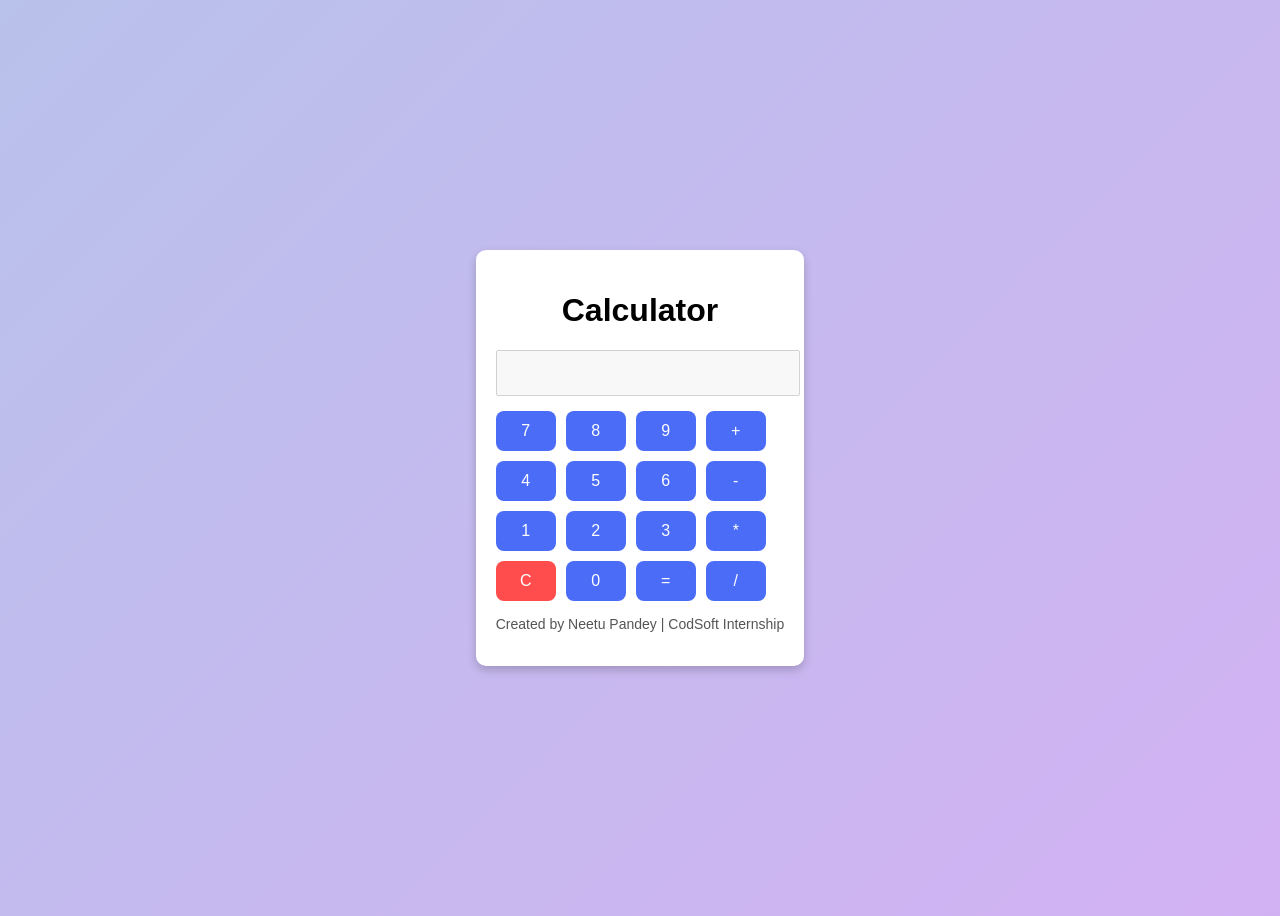
==== index.html @ 7d868bad "Add files via upload Added Calculator Project" ====
<!DOCTYPE html>
<html>
<head>
    <title>Neetu Calculator</title>
    <link rel="stylesheet" href="style.css">
</head>

<body>

<div class="container">

    <h1>Calculator</h1>

    <input type="text" id="display" disabled>

    <div class="buttons">

        <button onclick="addValue('7')">7</button>
        <button onclick="addValue('8')">8</button>
        <button onclick="addValue('9')">9</button>
        <button onclick="addValue('+')">+</button>

        <button onclick="addValue('4')">4</button>
        <button onclick="addValue('5')">5</button>
        <button onclick="addValue('6')">6</button>
        <button onclick="addValue('-')">-</button>

        <button onclick="addValue('1')">1</button>
        <button onclick="addValue('2')">2</button>
        <button onclick="addValue('3')">3</button>
        <button onclick="addValue('*')">*</button>

        <button onclick="clearDisplay()">C</button>
        <button onclick="addValue('0')">0</button>
        <button onclick="calculate()">=</button>
        <button onclick="addValue('/')">/</button>

    </div>
    <p class="footer">Created by Neetu Pandey | CodSoft Internship</p>

</div>

<script src="script.js"></script>

</body>
</html>
---- style.css ----
body{
    font-family: Arial;
    background: linear-gradient(135deg,#b9c2eb,#d2b1f3);
    display:flex;
    justify-content:center;
    align-items:center;
    height:100vh;
}

.container{
    background:white;
    padding:20px;
    border-radius:10px;
    box-shadow:0px 4px 10px rgba(0,0,0,0.2);
    text-align:center;
}

#display{
    width:100%;
    height:40px;
    margin-bottom:15px;
    font-size:18px;
    text-align:right;
    padding-right:10px;
}

.buttons{
    display:grid;
    grid-template-columns:repeat(4,60px);
    gap:10px;
}

button{
    height:40px;
    font-size:16px;
    border:none;
    background:#4a6cf7;
    color:white;
    border-radius:8px;
    cursor:pointer;
    transition:0.3s;
}

button:hover{
    background:#acb3d3;
    transform:scale(1.05);
}

.footer{
    margin-top:15px;
    font-size:14px;
    color:#555;
}

button:nth-child(13){
    background:#ff4d4d;
}

@media (max-width:600px){

.container{
    width:90%;
    padding:15px;
}

.buttons{
    grid-template-columns:repeat(4,1fr);
}

button{
    height:50px;
    font-size:18px;
}

#display{
    height:50px;
    font-size:20px;
}

}
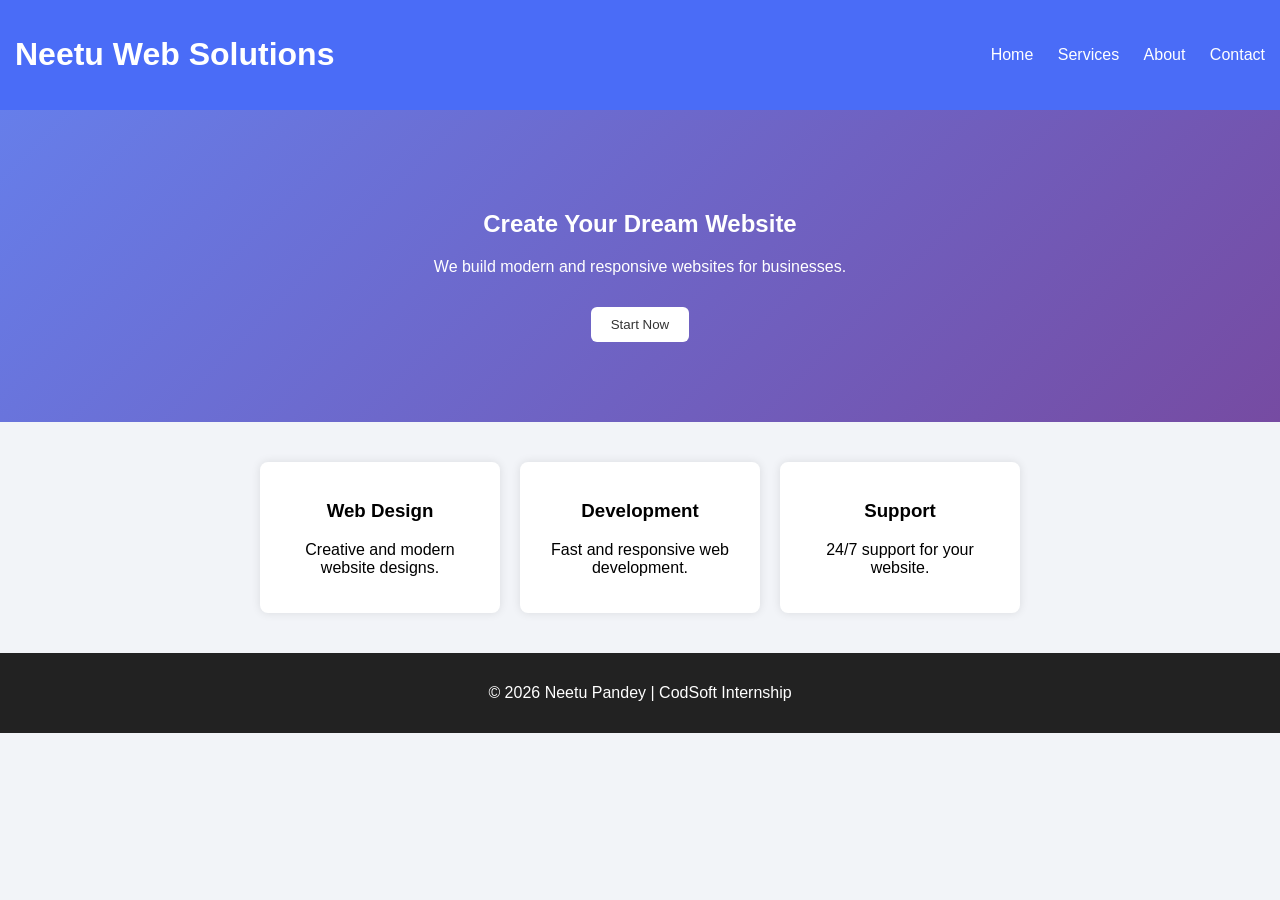
==== commit a43a7bb8: "Add files via upload" ====
--- a/index.html
+++ b/index.html
@@ -1,46 +1,54 @@
 <!DOCTYPE html>
 <html>
 <head>
-    <title>Neetu Calculator</title>
+    <title>Neetu Web Solutions</title>
     <link rel="stylesheet" href="style.css">
 </head>
 
 <body>
 
-<div class="container">
+<header>
+    <h1>Neetu Web Solutions</h1>
 
-    <h1>Calculator</h1>
+    <nav>
+        <a href="#">Home</a>
+        <a href="#">Services</a>
+        <a href="#">About</a>
+        <a href="#">Contact</a>
+    </nav>
+</header>
 
-    <input type="text" id="display" disabled>
+<section class="hero">
 
-    <div class="buttons">
+    <h2>Create Your Dream Website</h2>
+    <p>We build modern and responsive websites for businesses.</p>
 
-        <button onclick="addValue('7')">7</button>
-        <button onclick="addValue('8')">8</button>
-        <button onclick="addValue('9')">9</button>
-        <button onclick="addValue('+')">+</button>
+    <button>Start Now</button>
 
-        <button onclick="addValue('4')">4</button>
-        <button onclick="addValue('5')">5</button>
-        <button onclick="addValue('6')">6</button>
-        <button onclick="addValue('-')">-</button>
+</section>
 
-        <button onclick="addValue('1')">1</button>
-        <button onclick="addValue('2')">2</button>
-        <button onclick="addValue('3')">3</button>
-        <button onclick="addValue('*')">*</button>
+<section class="services">
 
-        <button onclick="clearDisplay()">C</button>
-        <button onclick="addValue('0')">0</button>
-        <button onclick="calculate()">=</button>
-        <button onclick="addValue('/')">/</button>
+    <div class="card">
+        <h3>Web Design</h3>
+        <p>Creative and modern website designs.</p>
+    </div>
 
+    <div class="card">
+        <h3>Development</h3>
+        <p>Fast and responsive web development.</p>
     </div>
-    <p class="footer">Created by Neetu Pandey | CodSoft Internship</p>
 
-</div>
+    <div class="card">
+        <h3>Support</h3>
+        <p>24/7 support for your website.</p>
+    </div>
 
-<script src="script.js"></script>
+</section>
+
+<footer>
+<p>© 2026 Neetu Pandey | CodSoft Internship</p>
+</footer>
 
 </body>
 </html>
--- a/style.css
+++ b/style.css
@@ -1,80 +1,92 @@
 body{
-    font-family: Arial;
-    background: linear-gradient(135deg,#b9c2eb,#d2b1f3);
+    font-family: Arial, sans-serif;
+    margin:0;
+    background:#f2f4f8;
+}
+
+/*  ye mera header hai */
+
+header{
+    background:#4a6cf7;
+    color:white;
+    padding:15px;
+    display:flex;
+    justify-content:space-between;
+    align-items:center;
+}
+
+nav a{
+    color:white;
+    text-decoration:none;
+    margin-left:20px;
+    font-size:16px;
+}
+
+/* hero section hai */
+
+.hero{
+    text-align:center;
+    padding:80px 20px;
+    background:linear-gradient(135deg,#667eea,#764ba2);
+    color:white;
+}
+
+.hero button{
+    margin-top:15px;
+    padding:10px 20px;
+    border:none;
+    background:white;
+    color:#333;
+    border-radius:6px;
+    cursor:pointer;
+}
+
+/* services section  hai */
+
+.services{
     display:flex;
     justify-content:center;
-    align-items:center;
-    height:100vh;
+    gap:20px;
+    padding:40px;
 }
 
-.container{
+.card{
     background:white;
     padding:20px;
-    border-radius:10px;
-    box-shadow:0px 4px 10px rgba(0,0,0,0.2);
+    width:200px;
     text-align:center;
+    box-shadow:0 0 10px rgba(0,0,0,0.1);
+    border-radius:8px;
 }
 
-#display{
-    width:100%;
-    height:40px;
-    margin-bottom:15px;
-    font-size:18px;
-    text-align:right;
-    padding-right:10px;
-}
+/*  Last part footer */
 
-.buttons{
-    display:grid;
-    grid-template-columns:repeat(4,60px);
-    gap:10px;
-}
-
-button{
-    height:40px;
-    font-size:16px;
-    border:none;
-    background:#4a6cf7;
+footer{
+    text-align:center;
+    background:#222;
     color:white;
-    border-radius:8px;
-    cursor:pointer;
-    transition:0.3s;
-}
-
-button:hover{
-    background:#acb3d3;
-    transform:scale(1.05);
-}
-
-.footer{
-    margin-top:15px;
-    font-size:14px;
-    color:#555;
-}
-
-button:nth-child(13){
-    background:#ff4d4d;
-}
-
-@media (max-width:600px){
-
-.container{
-    width:90%;
     padding:15px;
 }
 
-.buttons{
-    grid-template-columns:repeat(4,1fr);
+/* ye website ko responsive karne ke liye */
+@media (max-width:768px){
+
+header{
+flex-direction:column;
+text-align:center;
 }
 
-button{
-    height:50px;
-    font-size:18px;
+nav{
+margin-top:10px;
 }
 
-#display{
-    height:50px;
-    font-size:20px;
+.services{
+flex-direction:column;
+align-items:center;
+}
+
+.card{
+width:80%;
 }
 
 }
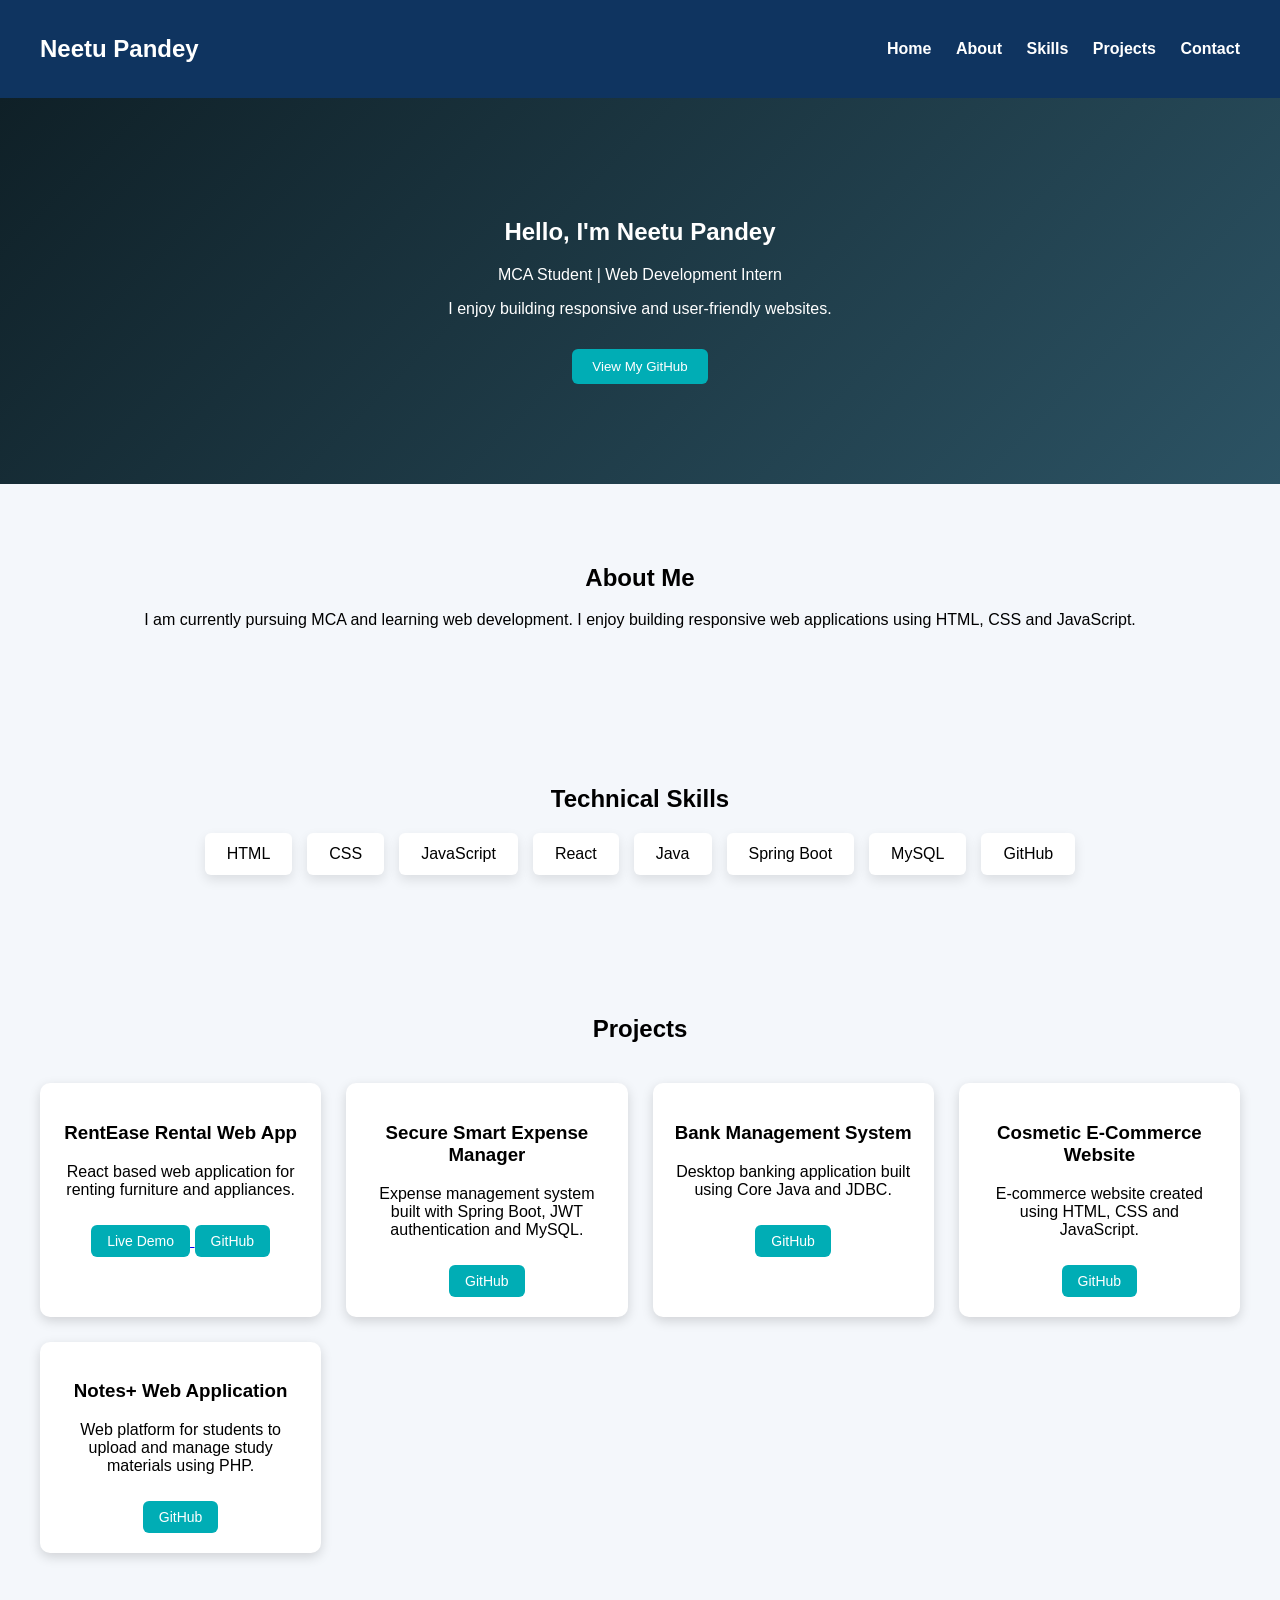
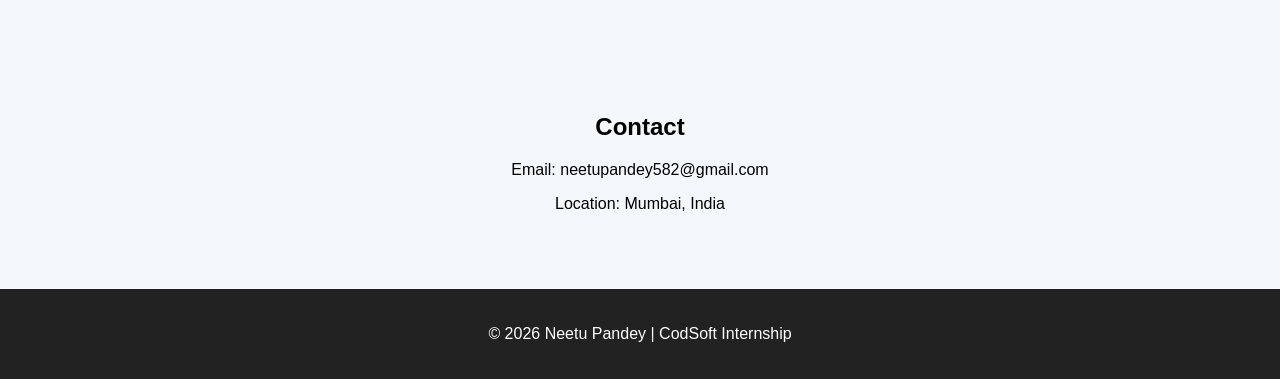
==== commit 7a133726: "Add files via upload" ====
--- a/index.html
+++ b/index.html
@@ -1,54 +1,158 @@
 <!DOCTYPE html>
 <html>
 <head>
-    <title>Neetu Web Solutions</title>
-    <link rel="stylesheet" href="style.css">
+<meta charset="UTF-8">
+<title>Neetu Pandey Portfolio</title>
+<link rel="stylesheet" href="style.css">
 </head>
 
 <body>
 
-<header>
-    <h1>Neetu Web Solutions</h1>
+<header class="navbar">
 
-    <nav>
-        <a href="#">Home</a>
-        <a href="#">Services</a>
-        <a href="#">About</a>
-        <a href="#">Contact</a>
-    </nav>
+<h2 class="logo">Neetu Pandey</h2>
+
+<nav>
+<a href="#home">Home</a>
+<a href="#about">About</a>
+<a href="#skills">Skills</a>
+<a href="#projects">Projects</a>
+<a href="#contact">Contact</a>
+</nav>
+
 </header>
 
-<section class="hero">
 
-    <h2>Create Your Dream Website</h2>
-    <p>We build modern and responsive websites for businesses.</p>
+<section id="home" class="hero">
 
-    <button>Start Now</button>
+<h1>Hello, I'm Neetu Pandey</h1>
+
+<p>MCA Student | Web Development Intern</p>
+
+<p>I enjoy building responsive and user-friendly websites.</p>
+
+<a href="https://github.com/neetupandey443" target="_blank">
+<button class="github-btn">View My GitHub</button>
+</a>
 
 </section>
 
-<section class="services">
 
-    <div class="card">
-        <h3>Web Design</h3>
-        <p>Creative and modern website designs.</p>
-    </div>
+<section id="about" class="about">
 
-    <div class="card">
-        <h3>Development</h3>
-        <p>Fast and responsive web development.</p>
-    </div>
+<h2>About Me</h2>
 
-    <div class="card">
-        <h3>Support</h3>
-        <p>24/7 support for your website.</p>
-    </div>
+<p>
+I am currently pursuing MCA and learning web development.
+I enjoy building responsive web applications using HTML, CSS and JavaScript.
+</p>
 
 </section>
 
+
+<section id="skills" class="skills">
+
+<h2>Technical Skills</h2>
+
+<div class="skill-container">
+
+<div class="skill">HTML</div>
+<div class="skill">CSS</div>
+<div class="skill">JavaScript</div>
+<div class="skill">React</div>
+<div class="skill">Java</div>
+<div class="skill">Spring Boot</div>
+<div class="skill">MySQL</div>
+<div class="skill">GitHub</div>
+
+</div>
+
+</section>
+
+
+<section id="projects" class="projects">
+
+<h2>Projects</h2>
+
+<div class="project-container">
+
+<div class="project-card">
+<h3>RentEase Rental Web App</h3>
+<p>React based web application for renting furniture and appliances.</p>
+
+<a href="https://rentease-react-app.vercel.app" target="_blank">
+<button class="project-btn">Live Demo</button>
+</a>
+
+<a href="https://github.com/neetupandey443/rentease-react-app" target="_blank">
+<button class="project-btn">GitHub</button>
+</a>
+
+</div>
+
+
+<div class="project-card">
+<h3>Secure Smart Expense Manager</h3>
+<p>Expense management system built with Spring Boot, JWT authentication and MySQL.</p>
+
+<a href="https://github.com/neetupandey443" target="_blank">
+<button class="project-btn">GitHub</button>
+</a>
+
+</div>
+
+
+<div class="project-card">
+<h3>Bank Management System</h3>
+<p>Desktop banking application built using Core Java and JDBC.</p>
+
+<a href="https://github.com/neetupandey443" target="_blank">
+<button class="project-btn">GitHub</button>
+</a>
+
+</div>
+
+
+<div class="project-card">
+<h3>Cosmetic E-Commerce Website</h3>
+<p>E-commerce website created using HTML, CSS and JavaScript.</p>
+
+<a href="https://github.com/neetupandey443" target="_blank">
+<button class="project-btn">GitHub</button>
+</a>
+
+</div>
+
+
+<div class="project-card">
+<h3>Notes+ Web Application</h3>
+<p>Web platform for students to upload and manage study materials using PHP.</p>
+
+<a href="https://github.com/neetupandey443" target="_blank">
+<button class="project-btn">GitHub</button>
+</a>
+
+</div>
+
+</div>
+
+</section>
+<section id="contact" class="contact">
+
+<h2>Contact</h2>
+
+<p>Email: neetupandey582@gmail.com</p>
+<p>Location: Mumbai, India</p>
+
+</section>
+
+
 <footer>
+
 <p>© 2026 Neetu Pandey | CodSoft Internship</p>
+
 </footer>
+
 
 </body>
 </html>
--- a/style.css
+++ b/style.css
@@ -1,77 +1,137 @@
-body{
-    font-family: Arial, sans-serif;
-    margin:0;
-    background:#f2f4f8;
+html{
+scroll-behavior:smooth;
 }
 
-/*  ye mera header hai */
+body{
+font-family:Arial;
+margin:0;
+background:#f4f7fb;
+}
 
-header{
-    background:#4a6cf7;
-    color:white;
-    padding:15px;
-    display:flex;
-    justify-content:space-between;
-    align-items:center;
+/* navbar */
+
+.navbar{
+display:flex;
+justify-content:space-between;
+align-items:center;
+padding:15px 40px;
+background:#0f3460;
+color:white;
 }
 
 nav a{
-    color:white;
-    text-decoration:none;
-    margin-left:20px;
-    font-size:16px;
+color:white;
+margin-left:20px;
+text-decoration:none;
+font-weight:bold;
 }
 
-/* hero section hai */
+/* hero */
 
 .hero{
-    text-align:center;
-    padding:80px 20px;
-    background:linear-gradient(135deg,#667eea,#764ba2);
-    color:white;
+text-align:center;
+padding:100px 20px;
+background:linear-gradient(135deg,#0f2027,#2c5364);
+color:white;
 }
 
-.hero button{
-    margin-top:15px;
-    padding:10px 20px;
-    border:none;
-    background:white;
-    color:#333;
-    border-radius:6px;
-    cursor:pointer;
+/* github button */
+
+.github-btn{
+margin-top:15px;
+padding:10px 20px;
+border:none;
+background:#00adb5;
+color:white;
+border-radius:6px;
+cursor:pointer;
 }
 
-/* services section  hai */
+/* sections */
 
-.services{
-    display:flex;
-    justify-content:center;
-    gap:20px;
-    padding:40px;
+section{
+padding:60px 20px;
+text-align:center;
 }
 
-.card{
-    background:white;
-    padding:20px;
-    width:200px;
-    text-align:center;
-    box-shadow:0 0 10px rgba(0,0,0,0.1);
-    border-radius:8px;
+/* skills */
+
+.skill-container{
+display:flex;
+flex-wrap:wrap;
+justify-content:center;
+gap:15px;
 }
 
-/*  Last part footer */
+.skill{
+background:white;
+padding:12px 22px;
+border-radius:6px;
+box-shadow:0 5px 12px rgba(0,0,0,0.1);
+transition:0.3s;
+}
+
+.skill:hover{
+background:#00adb5;
+color:white;
+transform:scale(1.05);
+}
+
+/* projects */
+
+.project-container{
+display:grid;
+grid-template-columns:repeat(auto-fit,minmax(250px,1fr));
+gap:25px;
+padding:20px;
+}
+
+.project-card{
+background:white;
+padding:20px;
+border-radius:10px;
+box-shadow:0 4px 12px rgba(0,0,0,0.15);
+transition:0.3s;
+text-align:center;
+}
+
+.project-card:hover{
+transform:translateY(-10px);
+box-shadow:0 12px 20px rgba(0,0,0,0.25);
+}
+
+/* project button */
+
+.project-btn{
+margin-top:10px;
+padding:8px 16px;
+border:none;
+background:#00adb5;
+color:white;
+border-radius:6px;
+cursor:pointer;
+font-size:14px;
+transition:0.3s;
+}
+
+.project-btn:hover{
+background:#008891;
+}
+
+/* footer */
 
 footer{
-    text-align:center;
-    background:#222;
-    color:white;
-    padding:15px;
+background:#222;
+color:white;
+text-align:center;
+padding:20px;
 }
 
-/* ye website ko responsive karne ke liye */
+/* responsive */
+
 @media (max-width:768px){
 
-header{
+.navbar{
 flex-direction:column;
 text-align:center;
 }
@@ -80,13 +140,14 @@
 margin-top:10px;
 }
 
-.services{
+.skill-container{
 flex-direction:column;
 align-items:center;
 }
 
-.card{
-width:80%;
+.project-container{
+flex-direction:column;
+align-items:center;
 }
 
 }
